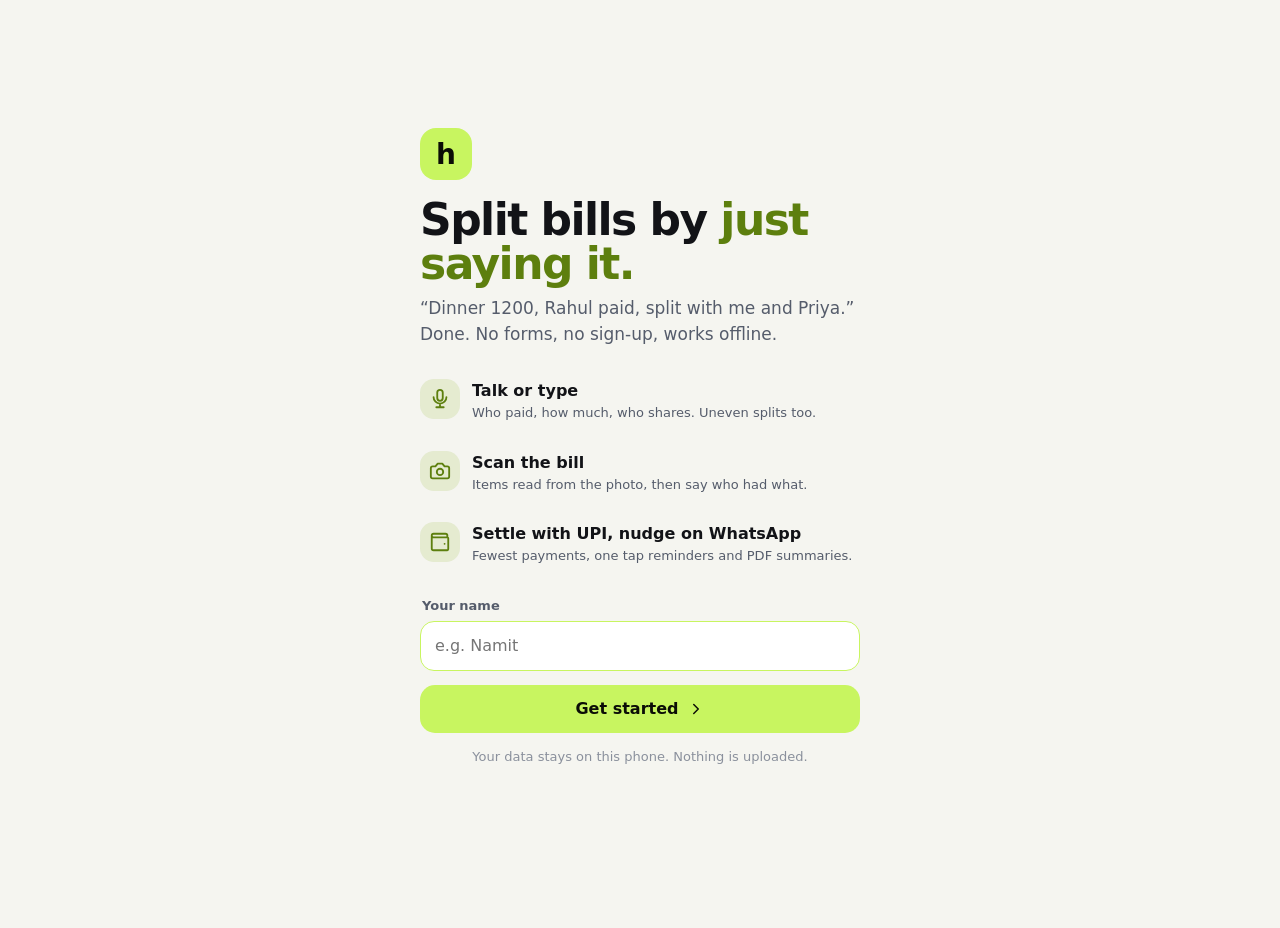
==== index.html @ 77b9e4ec "Hisaab v1: say-it expense splitting PWA Co-Authored-By: Claude Opus 5.5 <noreply@anthropic.com>" ====
<!doctype html>
<html lang="en">
<head>
<meta charset="utf-8">
<meta name="viewport" content="width=device-width, initial-scale=1, viewport-fit=cover">
<title>Hisaab: split bills by just saying it</title>
<meta name="description" content="Split expenses with friends by typing or speaking. Scan bills, settle by UPI, share summaries on WhatsApp. Free, no sign-up, works offline.">
<meta name="theme-color" content="#0a0b0f">
<meta http-equiv="Content-Security-Policy" content="default-src 'self'; script-src 'self' 'sha256-MNzFgLWglVeoXtlgmTj7wFDwH0QKuSUq0ExujcdYHik=' https://cdn.jsdelivr.net 'wasm-unsafe-eval' blob:; worker-src 'self' blob: https://cdn.jsdelivr.net; connect-src 'self' https://cdn.jsdelivr.net https://tessdata.projectnaptha.com blob: data:; img-src 'self' data: blob:; style-src 'self' 'unsafe-inline' https://fonts.googleapis.com; font-src https://fonts.gstatic.com; base-uri 'none'; form-action 'none'; object-src 'none'">
<meta name="referrer" content="no-referrer">
<meta property="og:title" content="Hisaab: split bills by just saying it">
<meta property="og:description" content="Say “Dinner 1200 paid by Rahul, split with me and Priya” and it's done. Free, no sign-up.">
<meta property="og:image" content="assets/og.png">
<link rel="manifest" href="manifest.webmanifest">
<link rel="icon" href="assets/icon.svg" type="image/svg+xml">
<link rel="apple-touch-icon" href="assets/icon-192.png">
<meta name="apple-mobile-web-app-capable" content="yes">
<meta name="apple-mobile-web-app-status-bar-style" content="black-translucent">
<link rel="preconnect" href="https://fonts.googleapis.com">
<link rel="preconnect" href="https://fonts.gstatic.com" crossorigin>
<link rel="stylesheet" href="https://fonts.googleapis.com/css2?family=Bricolage+Grotesque:opsz,wght@12..96,600;12..96,700;12..96,800&family=Inter:wght@400;500;600;700&display=swap">
<link rel="stylesheet" href="css/app.css">
<script>try{var t=JSON.parse(localStorage.getItem('hisaab:v1')||'{}').settings?.theme||'system';if(t==='system')t=matchMedia('(prefers-color-scheme: light)').matches?'light':'dark';document.documentElement.dataset.theme=t}catch(e){}</script>
</head>
<body>
<div class="app" id="app">
  <header class="top" id="top"></header>
  <main id="view" tabindex="-1">
    <div style="padding-top:16px"><div class="sk" style="height:150px;border-radius:24px"></div><div class="sk" style="height:56px;margin-top:14px;border-radius:18px"></div><div class="sk" style="height:220px;margin-top:22px;border-radius:18px"></div></div>
  </main>
  <nav class="nav" id="nav" aria-label="Main"></nav>
</div>
<noscript><p style="padding:20px">Hisaab needs JavaScript.</p></noscript>
<script type="module" src="js/app.js"></script>
</body>
</html>
---- css/app.css ----
:root {
  --bg: #0a0b0f; --surface: #13151c; --surface-2: #1b1e27; --line: #262a36;
  --text: #f4f5f7; --muted: #9aa1b0; --faint: #6b7282;
  --accent: #c8f560; --on-accent: #0b0d06; --accent-soft: rgba(200, 245, 96, .12);
  --pos: #3ddc97; --pos-soft: rgba(61, 220, 151, .12);
  --neg: #ff6b6b; --neg-soft: rgba(255, 107, 107, .12);
  --warn: #ffb547; --info: #7aa7ff;
  --r: 18px; --r-sm: 12px; --shadow: 0 10px 30px rgba(0, 0, 0, .35);
  --font: 'Inter', system-ui, -apple-system, 'Segoe UI', Roboto, sans-serif;
  --display: 'Bricolage Grotesque', var(--font);
  --nav-h: 68px; --safe-b: env(safe-area-inset-bottom, 0px); --safe-t: env(safe-area-inset-top, 0px);
  color-scheme: dark;
}
:root[data-theme="light"] {
  --bg: #f5f5f0; --surface: #ffffff; --surface-2: #eeeee8; --line: #e1e1d8;
  --text: #121317; --muted: #555c6b; --faint: #8a909c;
  --accent: #c8f560; --on-accent: #0b0d06; --accent-soft: rgba(126, 170, 20, .14);
  --pos: #0b8a57; --pos-soft: rgba(11, 138, 87, .1);
  --neg: #d33a3a; --neg-soft: rgba(211, 58, 58, .09);
  --warn: #b26b00; --info: #2f5fd0;
  --shadow: 0 10px 30px rgba(20, 20, 10, .08);
  color-scheme: light;
}
* { box-sizing: border-box; -webkit-tap-highlight-color: transparent; }
html, body { margin: 0; background: var(--bg); color: var(--text); font: 16px/1.5 var(--font); -webkit-font-smoothing: antialiased; }
body { min-height: 100dvh; overscroll-behavior-y: none; }
button, input, select, textarea { font: inherit; color: inherit; }
a { color: inherit; text-decoration: none; }
[hidden] { display: none !important; }
.sr { position: absolute; width: 1px; height: 1px; overflow: hidden; clip: rect(0 0 0 0); }
:focus-visible { outline: 2px solid var(--accent); outline-offset: 2px; border-radius: 8px; }
svg.i { width: 22px; height: 22px; stroke: currentColor; fill: none; stroke-width: 2; stroke-linecap: round; stroke-linejoin: round; flex: none; }
svg.i.sm { width: 18px; height: 18px; }
svg.i.lg { width: 28px; height: 28px; }

/* shell */
.app { max-width: 560px; margin: 0 auto; min-height: 100dvh; position: relative; padding-bottom: calc(var(--nav-h) + var(--safe-b) + 24px); }
.top { position: sticky; top: 0; z-index: 20; display: flex; align-items: center; gap: 8px; padding: calc(10px + var(--safe-t)) 16px 10px; background: color-mix(in srgb, var(--bg) 82%, transparent); backdrop-filter: blur(14px); -webkit-backdrop-filter: blur(14px); }
.top h1 { font: 700 20px/1.2 var(--display); margin: 0; flex: 1; min-width: 0; overflow: hidden; text-overflow: ellipsis; white-space: nowrap; letter-spacing: -.01em; }
.top .brand { display: flex; align-items: center; gap: 8px; }
.logo { width: 30px; height: 30px; border-radius: 9px; background: var(--accent); color: var(--on-accent); display: grid; place-items: center; font: 800 17px var(--display); }
.icon-btn { width: 44px; height: 44px; border-radius: 14px; display: grid; place-items: center; background: transparent; border: 0; cursor: pointer; color: var(--text); transition: background .15s; flex: none; }
.icon-btn:hover { background: var(--surface-2); }
.icon-btn:active { transform: scale(.94); }
main { padding: 4px 16px 0; }
.view-enter { animation: enter .22s cubic-bezier(.2, .8, .2, 1); }
@keyframes enter { from { opacity: 0; transform: translateY(6px); } }

/* bottom nav */
.nav { position: fixed; bottom: 0; left: 50%; transform: translateX(-50%); width: 100%; max-width: 560px; z-index: 30; display: grid; grid-template-columns: repeat(5, 1fr); align-items: center; height: calc(var(--nav-h) + var(--safe-b)); padding-bottom: var(--safe-b); background: color-mix(in srgb, var(--surface) 90%, transparent); backdrop-filter: blur(16px); -webkit-backdrop-filter: blur(16px); border-top: 1px solid var(--line); }
.nav a { display: flex; flex-direction: column; align-items: center; gap: 2px; font-size: 11px; font-weight: 600; color: var(--faint); min-height: 52px; justify-content: center; transition: color .15s; }
.nav a[aria-current="page"] { color: var(--text); }
.nav a[aria-current="page"] svg { color: var(--accent); }
:root[data-theme="light"] .nav a[aria-current="page"] svg { color: var(--text); }
.nav .fab { width: 58px; height: 58px; border-radius: 20px; background: var(--accent); color: var(--on-accent); display: grid; place-items: center; margin: -22px auto 0; box-shadow: 0 8px 24px rgba(200, 245, 96, .35); transition: transform .15s; }
.nav .fab:active { transform: scale(.92); }
.nav .fab svg { width: 28px; height: 28px; stroke-width: 2.5; }

/* type */
.h2 { font: 700 18px/1.25 var(--display); margin: 22px 0 10px; letter-spacing: -.01em; display: flex; align-items: center; justify-content: space-between; gap: 8px; }
.h2 a, .link { font: 600 14px var(--font); color: var(--muted); }
.muted { color: var(--muted); }
.faint { color: var(--faint); }
.small { font-size: 13px; }
.pos { color: var(--pos); }
.neg { color: var(--neg); }
.num { font-variant-numeric: tabular-nums; }
.big { font: 800 40px/1.05 var(--display); letter-spacing: -.03em; font-variant-numeric: tabular-nums; }

/* cards */
.card { background: var(--surface); border: 1px solid var(--line); border-radius: var(--r); padding: 16px; }
.hero { background: radial-gradient(120% 140% at 100% 0%, rgba(200, 245, 96, .2), transparent 55%), var(--surface); border: 1px solid var(--line); border-radius: 24px; padding: 20px; position: relative; overflow: hidden; }
.hero .row2 { display: grid; grid-template-columns: 1fr 1fr; gap: 10px; margin-top: 16px; }
.pill { border-radius: 14px; padding: 10px 12px; background: var(--surface-2); }
.pill b { display: block; font: 700 18px var(--display); font-variant-numeric: tabular-nums; }
.pill span { font-size: 12px; color: var(--muted); font-weight: 600; }
.stack > * + * { margin-top: 10px; }

/* quick bar */
.quick { display: flex; align-items: center; gap: 6px; background: var(--surface); border: 1px solid var(--line); border-radius: 18px; padding: 6px 6px 6px 14px; margin-top: 14px; transition: border-color .15s; }
.quick:focus-within { border-color: var(--accent); }
.quick input { flex: 1; min-width: 0; background: none; border: 0; outline: 0; padding: 10px 0; font-size: 16px; }
.quick input::placeholder { color: var(--faint); }
.mic { width: 44px; height: 44px; border-radius: 14px; border: 0; background: var(--accent); color: var(--on-accent); display: grid; place-items: center; cursor: pointer; flex: none; position: relative; }
.mic.on::after { content: ''; position: absolute; inset: -4px; border-radius: 18px; border: 2px solid var(--accent); animation: pulse 1.2s infinite; }
@keyframes pulse { 0% { opacity: 1; transform: scale(.9); } 100% { opacity: 0; transform: scale(1.3); } }
.mic.ghost { background: var(--surface-2); color: var(--text); }
.hints { display: flex; gap: 8px; overflow-x: auto; padding: 10px 0 2px; scrollbar-width: none; }
.hints::-webkit-scrollbar { display: none; }
.hint { flex: none; font-size: 13px; padding: 7px 12px; border-radius: 999px; border: 1px dashed var(--line); color: var(--muted); background: none; cursor: pointer; white-space: nowrap; }

/* lists */
.list { background: var(--surface); border: 1px solid var(--line); border-radius: var(--r); overflow: hidden; }
.row { display: flex; align-items: center; gap: 12px; padding: 12px 14px; min-height: 60px; width: 100%; background: none; border: 0; text-align: left; cursor: pointer; transition: background .12s; }
.row + .row { border-top: 1px solid var(--line); }
.row:hover { background: var(--surface-2); }
.row:active { background: var(--surface-2); }
.row .main { flex: 1; min-width: 0; }
.row .t { font-weight: 600; white-space: nowrap; overflow: hidden; text-overflow: ellipsis; }
.row .s { font-size: 13px; color: var(--muted); white-space: nowrap; overflow: hidden; text-overflow: ellipsis; }
.row .end { text-align: right; flex: none; }
.row .end .k { font-size: 11px; font-weight: 600; text-transform: uppercase; letter-spacing: .04em; }
.row .end .v { font: 700 15px var(--display); font-variant-numeric: tabular-nums; }
.month { font-size: 12px; font-weight: 700; color: var(--faint); text-transform: uppercase; letter-spacing: .08em; margin: 18px 4px 8px; }
.datebox { width: 40px; text-align: center; flex: none; line-height: 1.05; }
.datebox b { display: block; font: 700 17px var(--display); }
.datebox span { font-size: 11px; color: var(--faint); text-transform: uppercase; font-weight: 600; }

.av { width: 40px; height: 40px; border-radius: 14px; display: grid; place-items: center; font: 700 15px var(--display); flex: none; color: #0b0d06; background: hsl(var(--h, 90) 75% 72%); }
.av.sm { width: 28px; height: 28px; border-radius: 10px; font-size: 12px; }
.av.lg { width: 56px; height: 56px; border-radius: 18px; font-size: 22px; }
.cat { width: 40px; height: 40px; border-radius: 14px; display: grid; place-items: center; flex: none; background: var(--surface-2); color: var(--muted); }
.cat.settle { background: var(--pos-soft); color: var(--pos); }
.avs { display: flex; }
.avs .av { border: 2px solid var(--surface); margin-left: -8px; }
.avs .av:first-child { margin-left: 0; }

/* buttons */
.btn { display: inline-flex; align-items: center; justify-content: center; gap: 8px; min-height: 48px; padding: 0 18px; border-radius: 15px; border: 1px solid var(--line); background: var(--surface-2); font-weight: 650; cursor: pointer; transition: transform .1s, background .15s, opacity .15s; white-space: nowrap; }
.btn:active { transform: scale(.97); }
.btn.primary { background: var(--accent); color: var(--on-accent); border-color: transparent; }
.btn.danger { color: var(--neg); background: var(--neg-soft); border-color: transparent; }
.btn.ghost { background: transparent; }
.btn.block { width: 100%; }
.btn.sm { min-height: 38px; padding: 0 12px; font-size: 14px; border-radius: 12px; }
.btn[disabled], .btn.busy { opacity: .55; pointer-events: none; }
.btn.busy::after { content: ''; width: 14px; height: 14px; border: 2px solid currentColor; border-right-color: transparent; border-radius: 50%; animation: spin .7s linear infinite; }
@keyframes spin { to { transform: rotate(360deg); } }
.btns { display: flex; gap: 8px; flex-wrap: wrap; }
.btns > .btn { flex: 1; }
.sticky-cta { position: sticky; bottom: calc(var(--nav-h) + var(--safe-b) + 8px); z-index: 10; padding-top: 12px; background: linear-gradient(transparent, var(--bg) 35%); }

/* chips & segmented */
.chips { display: flex; flex-wrap: wrap; gap: 8px; }
.chip { display: inline-flex; align-items: center; gap: 6px; min-height: 38px; padding: 0 12px 0 6px; border-radius: 999px; border: 1px solid var(--line); background: var(--surface); cursor: pointer; font-size: 14px; font-weight: 600; transition: all .12s; user-select: none; }
.chip.plain { padding: 0 14px; }
.chip[aria-pressed="true"] { background: var(--accent-soft); border-color: var(--accent); }
:root[data-theme="light"] .chip[aria-pressed="true"] { border-color: #7aa017; }
.chip .av { width: 26px; height: 26px; border-radius: 50%; font-size: 11px; }
.chip.new { border-style: dashed; color: var(--muted); }
.seg { display: flex; background: var(--surface-2); border-radius: 14px; padding: 4px; gap: 2px; overflow-x: auto; scrollbar-width: none; }
.seg::-webkit-scrollbar { display: none; }
.seg button, .seg a { flex: 1; min-height: 38px; padding: 0 10px; border: 0; border-radius: 11px; background: none; font-weight: 650; font-size: 14px; color: var(--muted); cursor: pointer; white-space: nowrap; display: grid; place-items: center; }
.seg [aria-selected="true"], .seg [aria-current="page"] { background: var(--surface); color: var(--text); box-shadow: 0 1px 4px rgba(0, 0, 0, .2); }

/* forms */
.field { display: block; margin-bottom: 14px; }
.field > span { display: block; font-size: 13px; font-weight: 650; color: var(--muted); margin: 0 0 6px 2px; }
.input { width: 100%; min-height: 50px; padding: 12px 14px; border-radius: 14px; border: 1px solid var(--line); background: var(--surface); outline: 0; transition: border-color .15s; font-size: 16px; }
.input:focus { border-color: var(--accent); }
textarea.input { resize: none; min-height: 84px; line-height: 1.45; }
.amount-in { display: flex; align-items: center; gap: 6px; font: 800 36px var(--display); }
.amount-in input { flex: 1; min-width: 0; border: 0; background: none; outline: 0; font: inherit; font-variant-numeric: tabular-nums; padding: 0; }
.amount-in input::placeholder { color: var(--faint); }
.split-row { display: flex; align-items: center; gap: 10px; padding: 8px 0; }
.split-row .name { flex: 1; font-weight: 600; min-width: 0; overflow: hidden; text-overflow: ellipsis; white-space: nowrap; }
.split-row input { width: 110px; min-height: 42px; text-align: right; padding: 8px 10px; }
.split-row .calc { width: 84px; text-align: right; color: var(--muted); font-size: 14px; font-variant-numeric: tabular-nums; }
.check { width: 26px; height: 26px; border-radius: 9px; border: 2px solid var(--line); display: grid; place-items: center; flex: none; cursor: pointer; background: none; }
.check[aria-checked="true"] { background: var(--accent); border-color: var(--accent); color: var(--on-accent); }
.check svg { width: 16px; height: 16px; stroke-width: 3; }
.note { font-size: 13px; padding: 10px 12px; border-radius: 12px; background: var(--surface-2); color: var(--muted); display: flex; gap: 8px; align-items: flex-start; }
.note.warn { background: rgba(255, 181, 71, .12); color: var(--warn); }
.note.ok { background: var(--pos-soft); color: var(--pos); }

.smart { background: var(--surface); border: 1px solid var(--line); border-radius: 22px; padding: 12px; }
.smart:focus-within { border-color: var(--accent); }
.smart textarea { width: 100%; border: 0; background: none; outline: 0; resize: none; font-size: 17px; min-height: 56px; line-height: 1.45; padding: 4px 4px 0; }
.smart .bar { display: flex; gap: 8px; align-items: center; margin-top: 6px; }
.smart .bar .sp { flex: 1; }
.preview { margin-top: 12px; display: flex; flex-wrap: wrap; gap: 6px; }
.tag { font-size: 13px; font-weight: 600; padding: 5px 10px; border-radius: 10px; background: var(--surface-2); }
.tag.a { background: var(--accent-soft); color: var(--text); }
.tag.w { background: rgba(255, 181, 71, .14); color: var(--warn); }

/* bars */
.bars { display: flex; flex-direction: column; gap: 12px; }
.bar-row .lbl { display: flex; justify-content: space-between; font-size: 14px; font-weight: 600; margin-bottom: 6px; gap: 8px; }
.track { height: 10px; border-radius: 99px; background: var(--surface-2); overflow: hidden; }
.track i { display: block; height: 100%; border-radius: 99px; background: var(--accent); transform-origin: left; animation: grow .6s cubic-bezier(.2, .8, .2, 1); }
@keyframes grow { from { transform: scaleX(0); } }
.cols { display: flex; align-items: flex-end; gap: 6px; height: 140px; padding-top: 10px; }
.cols .c { flex: 1; display: flex; flex-direction: column; align-items: center; gap: 6px; height: 100%; justify-content: flex-end; font-size: 11px; color: var(--faint); font-weight: 600; }
.cols .c i { width: 100%; max-width: 34px; border-radius: 8px 8px 4px 4px; background: var(--accent); animation: rise .6s cubic-bezier(.2, .8, .2, 1); transform-origin: bottom; min-height: 3px; }
@keyframes rise { from { transform: scaleY(0); } }
.stat-grid { display: grid; grid-template-columns: 1fr 1fr; gap: 10px; }

/* sheet / toast */
.scrim { position: fixed; inset: 0; background: rgba(0, 0, 0, .5); z-index: 50; animation: fade .2s; }
@keyframes fade { from { opacity: 0; } }
.sheet { position: fixed; left: 50%; bottom: 0; transform: translateX(-50%); width: 100%; max-width: 560px; z-index: 51; background: var(--surface); border-radius: 24px 24px 0 0; padding: 10px 16px calc(20px + var(--safe-b)); max-height: 88dvh; overflow-y: auto; animation: up .26s cubic-bezier(.2, .8, .2, 1); }
.sheet::before { content: ''; display: block; width: 40px; height: 5px; border-radius: 9px; background: var(--line); margin: 0 auto 14px; }
.sheet h3 { font: 700 20px var(--display); margin: 0 0 14px; }
@keyframes up { from { transform: translate(-50%, 100%); } }
.toast { position: fixed; left: 50%; bottom: calc(var(--nav-h) + var(--safe-b) + 16px); transform: translateX(-50%); z-index: 60; background: var(--text); color: var(--bg); border-radius: 14px; padding: 12px 16px; font-weight: 600; font-size: 14px; display: flex; gap: 14px; align-items: center; box-shadow: var(--shadow); animation: up2 .22s; max-width: calc(100% - 32px); }
.toast button { background: none; border: 0; color: var(--accent); font-weight: 800; cursor: pointer; padding: 4px; }
:root[data-theme="light"] .toast button { color: #a5d63a; }
@keyframes up2 { from { opacity: 0; transform: translate(-50%, 10px); } }

/* skeleton & empty */
.sk { background: linear-gradient(90deg, var(--surface-2) 0%, var(--line) 50%, var(--surface-2) 100%); background-size: 200% 100%; animation: sh 1.2s infinite; border-radius: 10px; }
@keyframes sh { to { background-position: -200% 0; } }
.empty { text-align: center; padding: 36px 16px; color: var(--muted); }
.empty .art { width: 72px; height: 72px; margin: 0 auto 12px; border-radius: 24px; display: grid; place-items: center; background: var(--accent-soft); color: var(--accent); }
:root[data-theme="light"] .empty .art { color: #5d7f0e; }
.empty h3 { font: 700 18px var(--display); color: var(--text); margin: 0 0 6px; }

.receipt-img { width: 100%; border-radius: 14px; border: 1px solid var(--line); display: block; max-height: 360px; object-fit: contain; background: var(--surface-2); }
.progress { height: 6px; border-radius: 9px; background: var(--surface-2); overflow: hidden; }
.progress i { display: block; height: 100%; background: var(--accent); transition: width .2s; }
.item-row { padding: 10px 0; border-top: 1px solid var(--line); }
.item-row:first-child { border-top: 0; }
.item-row .top2 { display: flex; gap: 8px; align-items: center; margin-bottom: 8px; }
.item-row .top2 input { flex: 1; }
.item-row .top2 input.amt { flex: none; width: 96px; text-align: right; }
.item-row .chips .chip { min-height: 32px; font-size: 13px; padding: 0 10px 0 4px; }
.item-row .chips .chip .av { width: 22px; height: 22px; }

.welcome { min-height: 100dvh; display: flex; flex-direction: column; justify-content: center; padding: 24px 20px calc(24px + var(--safe-b)); max-width: 480px; margin: 0 auto; }
.welcome h1 { font: 800 44px/1 var(--display); letter-spacing: -.035em; margin: 18px 0 10px; }
.welcome h1 em { font-style: normal; color: var(--accent); }
:root[data-theme="light"] .welcome h1 em { color: #5d7f0e; }
.feat { display: flex; gap: 12px; align-items: flex-start; margin: 14px 0; }
.feat .cat { background: var(--accent-soft); color: var(--accent); }
:root[data-theme="light"] .feat .cat { color: #5d7f0e; }

.listen { position: fixed; inset: 0; z-index: 70; background: color-mix(in srgb, var(--bg) 92%, transparent); backdrop-filter: blur(10px); display: flex; flex-direction: column; align-items: center; justify-content: center; padding: 24px; text-align: center; animation: fade .15s; }
.listen .orb { width: 120px; height: 120px; border-radius: 50%; background: var(--accent); color: var(--on-accent); display: grid; place-items: center; animation: breathe 1.4s ease-in-out infinite; margin-bottom: 26px; box-shadow: 0 0 0 0 rgba(200, 245, 96, .5); }
@keyframes breathe { 50% { transform: scale(1.08); box-shadow: 0 0 0 24px rgba(200, 245, 96, 0); } }
.listen .said { font: 600 22px/1.35 var(--display); min-height: 60px; max-width: 420px; }

@media print {
  .nav, .top, .no-print, .toast { display: none !important; }
  body, html { background: #fff; color: #000; }
  .app { max-width: none; padding: 0; }
  .card, .list, .hero { border-color: #ccc; background: #fff; }
  :root { --text: #000; --muted: #444; --surface: #fff; --surface-2: #f2f2f2; --line: #ddd; --pos: #0b7a4b; --neg: #c42; }
}
@media (prefers-reduced-motion: reduce) { *, *::before, *::after { animation: none !important; transition: none !important; } }
@media (min-width: 600px) { body { background: var(--bg); } main { padding: 4px 20px 0; } }

.no-nav .app { padding-bottom: calc(24px + var(--safe-b)); }
.no-nav .sticky-cta { bottom: calc(10px + var(--safe-b)); }
.no-nav .toast { bottom: calc(90px + var(--safe-b)); }
.check[aria-checked="false"] svg { opacity: 0; }
.toast button { background: var(--accent) !important; color: var(--on-accent) !important; border-radius: 9px; padding: 6px 12px !important; }
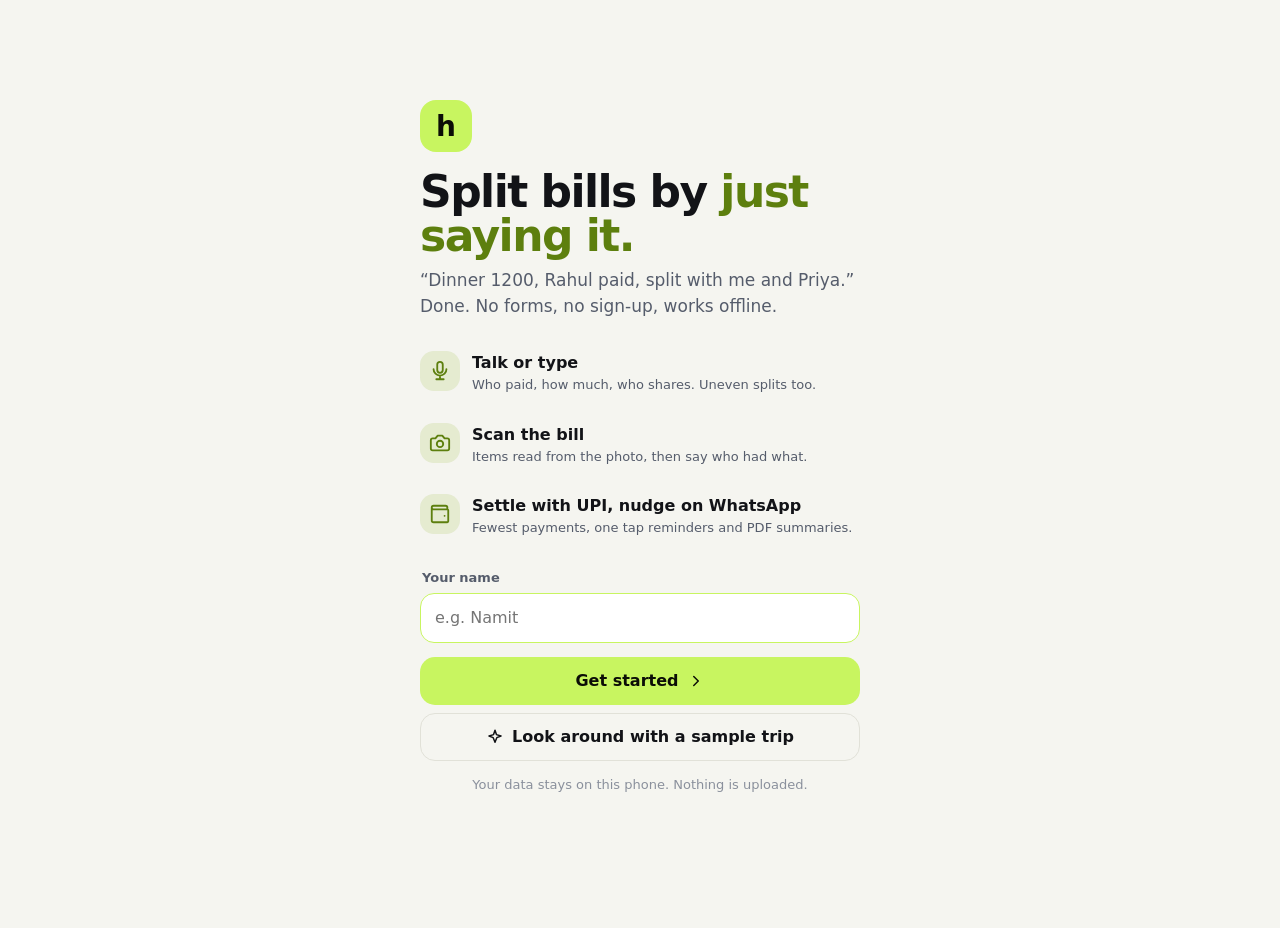
==== commit 27f5ab91: "Live groups, feature flags, smarter voice, parser pronouns and eaten-by Co-Authored-By: Claude Opus " ====
--- a/index.html
+++ b/index.html
@@ -6,7 +6,7 @@
 <title>Hisaab: split bills by just saying it</title>
 <meta name="description" content="Split expenses with friends by typing or speaking. Scan bills, settle by UPI, share summaries on WhatsApp. Free, no sign-up, works offline.">
 <meta name="theme-color" content="#0a0b0f">
-<meta http-equiv="Content-Security-Policy" content="default-src 'self'; script-src 'self' 'sha256-MNzFgLWglVeoXtlgmTj7wFDwH0QKuSUq0ExujcdYHik=' https://cdn.jsdelivr.net 'wasm-unsafe-eval' blob:; worker-src 'self' blob: https://cdn.jsdelivr.net; connect-src 'self' https://cdn.jsdelivr.net https://tessdata.projectnaptha.com blob: data:; img-src 'self' data: blob:; style-src 'self' 'unsafe-inline' https://fonts.googleapis.com; font-src https://fonts.gstatic.com; base-uri 'none'; form-action 'none'; object-src 'none'">
+<meta http-equiv="Content-Security-Policy" content="default-src 'self'; script-src 'self' 'sha256-MNzFgLWglVeoXtlgmTj7wFDwH0QKuSUq0ExujcdYHik=' https://cdn.jsdelivr.net 'wasm-unsafe-eval' blob:; worker-src 'self' blob: https://cdn.jsdelivr.net; connect-src 'self' https://hisaab-sync.backinstock.workers.dev https://cdn.jsdelivr.net https://tessdata.projectnaptha.com blob: data:; img-src 'self' data: blob:; style-src 'self' 'unsafe-inline' https://fonts.googleapis.com; font-src https://fonts.gstatic.com; base-uri 'none'; form-action 'none'; object-src 'none'">
 <meta name="referrer" content="no-referrer">
 <meta property="og:title" content="Hisaab: split bills by just saying it">
 <meta property="og:description" content="Say “Dinner 1200 paid by Rahul, split with me and Priya” and it's done. Free, no sign-up.">
--- a/css/app.css
+++ b/css/app.css
@@ -244,3 +244,4 @@
 .no-nav .toast { bottom: calc(90px + var(--safe-b)); }
 .check[aria-checked="false"] svg { opacity: 0; }
 .toast button { background: var(--accent) !important; color: var(--on-accent) !important; border-radius: 9px; padding: 6px 12px !important; }
+.tag { white-space: nowrap; }
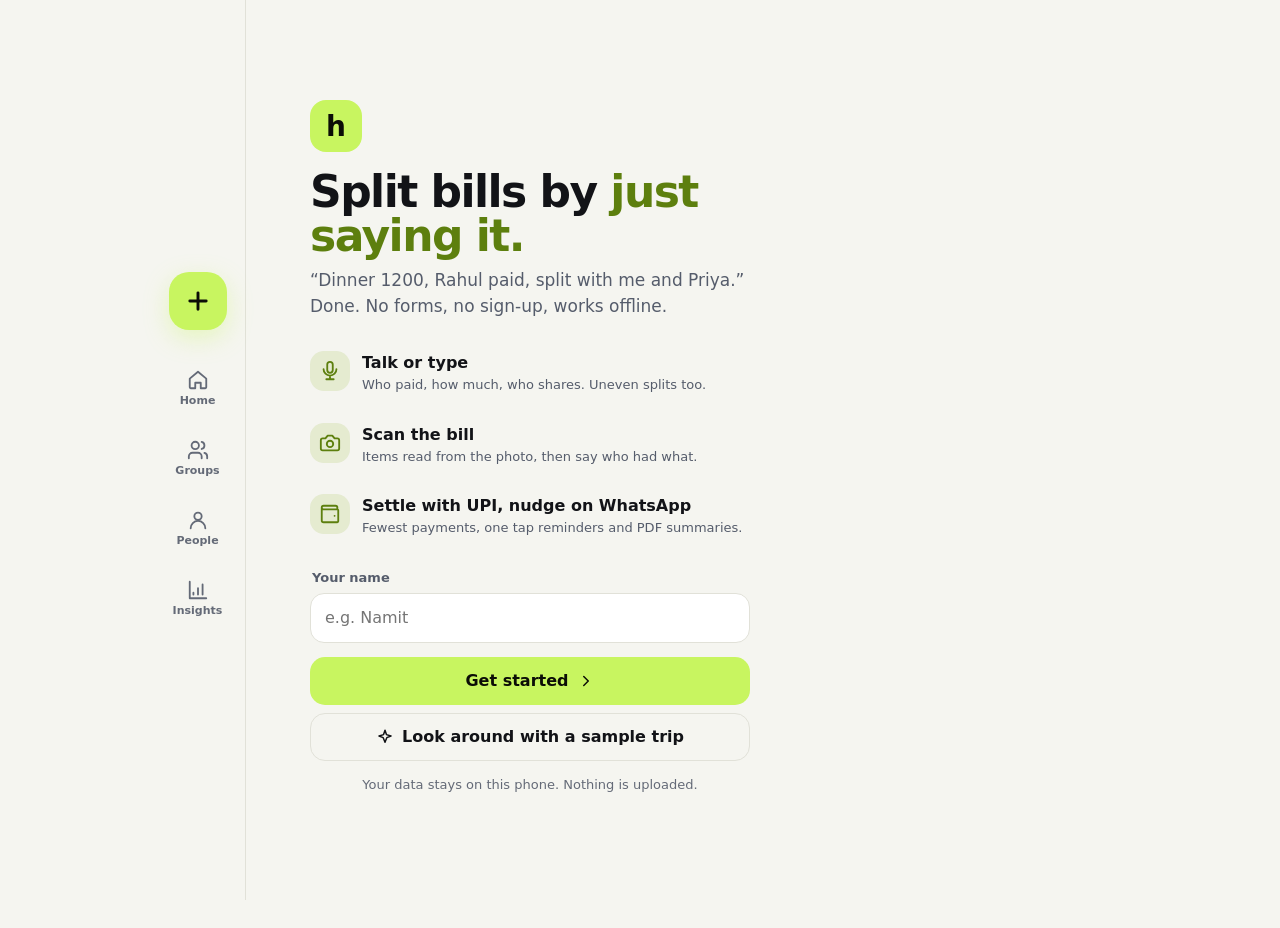
==== commit b4cf6dc5: "Accessibility contrast pass and desktop layout Co-Authored-By: Claude Opus 5.5 <noreply@anthropic.co" ====
--- a/index.html
+++ b/index.html
@@ -23,6 +23,7 @@
 <script>try{var t=JSON.parse(localStorage.getItem('hisaab:v1')||'{}').settings?.theme||'system';if(t==='system')t=matchMedia('(prefers-color-scheme: light)').matches?'light':'dark';document.documentElement.dataset.theme=t}catch(e){}</script>
 </head>
 <body>
+<button class="skip" type="button" id="skip">Skip to content</button>
 <div class="app" id="app">
   <header class="top" id="top"></header>
   <main id="view" tabindex="-1">
--- a/css/app.css
+++ b/css/app.css
@@ -1,6 +1,6 @@
 :root {
   --bg: #0a0b0f; --surface: #13151c; --surface-2: #1b1e27; --line: #262a36;
-  --text: #f4f5f7; --muted: #9aa1b0; --faint: #6b7282;
+  --text: #f4f5f7; --muted: #9aa1b0; --faint: #868e9e;
   --accent: #c8f560; --on-accent: #0b0d06; --accent-soft: rgba(200, 245, 96, .12);
   --pos: #3ddc97; --pos-soft: rgba(61, 220, 151, .12);
   --neg: #ff6b6b; --neg-soft: rgba(255, 107, 107, .12);
@@ -13,11 +13,11 @@
 }
 :root[data-theme="light"] {
   --bg: #f5f5f0; --surface: #ffffff; --surface-2: #eeeee8; --line: #e1e1d8;
-  --text: #121317; --muted: #555c6b; --faint: #8a909c;
+  --text: #121317; --muted: #555c6b; --faint: #646a77;
   --accent: #c8f560; --on-accent: #0b0d06; --accent-soft: rgba(126, 170, 20, .14);
-  --pos: #0b8a57; --pos-soft: rgba(11, 138, 87, .1);
-  --neg: #d33a3a; --neg-soft: rgba(211, 58, 58, .09);
-  --warn: #b26b00; --info: #2f5fd0;
+  --pos: #087a4d; --pos-soft: rgba(8, 122, 77, .1);
+  --neg: #b52b2b; --neg-soft: rgba(181, 43, 43, .09);
+  --warn: #8f5600; --info: #2f5fd0;
   --shadow: 0 10px 30px rgba(20, 20, 10, .08);
   color-scheme: light;
 }
@@ -245,3 +245,173 @@
 .check[aria-checked="false"] svg { opacity: 0; }
 .toast button { background: var(--accent) !important; color: var(--on-accent) !important; border-radius: 9px; padding: 6px 12px !important; }
 .tag { white-space: nowrap; }
+
+/* live checklist */
+.pills { display: flex; flex-wrap: wrap; gap: 6px; }
+.pl { display: inline-flex; align-items: center; gap: 4px; font-size: 13px; font-weight: 600; padding: 6px 11px 6px 9px; border-radius: 999px; line-height: 1.2; transition: background .25s, color .25s; }
+.pl::before { content: ''; width: 7px; height: 7px; border-radius: 50%; background: currentColor; flex: none; margin-right: 2px; }
+.pl b { color: var(--text); font-weight: 650; }
+.pl.ok { color: var(--pos); background: var(--pos-soft); }
+.pl.as { color: var(--warn); background: rgba(255, 181, 71, .12); }
+.pl.bad { color: var(--neg); background: var(--neg-soft); animation: nudge .4s; }
+.pl.new { color: var(--text); background: var(--accent-soft); }
+.pl.new::before { background: var(--accent); }
+@keyframes nudge { 30% { transform: translateX(-3px); } 60% { transform: translateX(3px); } }
+.ask { margin-top: 10px; font-size: 14px; font-weight: 600; display: flex; gap: 8px; align-items: flex-start; color: var(--warn); }
+.ask.need { color: var(--neg); }
+.ask.done { color: var(--pos); }
+.ask svg { margin-top: 1px; }
+.listen .pills { justify-content: center; margin: 4px 0 6px; }
+.listen .pl { font-size: 14px; padding: 8px 13px 8px 11px; }
+.listen .ask { justify-content: center; text-align: left; font-size: 15px; }
+.item-row.unread input { border-color: var(--warn); }
+.pl[role=button] { cursor: pointer; }
+.pl[role=button]:active { transform: scale(.96); }
+.row .t svg.i.sm { width: 14px; height: 14px; vertical-align: -2px; }
+
+.heard { display: flex; flex-wrap: wrap; gap: 6px; align-items: center; margin-top: 10px; }
+.heard > .faint { width: 100%; font-weight: 600; }
+.heard .chip { min-height: 34px; font-size: 13px; padding: 0 8px 0 4px; }
+.heard .chip .av { width: 24px; height: 24px; }
+.heard .chip svg { width: 14px; height: 14px; opacity: .7; }
+#applyst { font-size: 13px; font-weight: 700; display: inline-flex; gap: 4px; align-items: center; }
+#applyst.applied { color: var(--pos); animation: fade .2s; }
+.countdown { width: 16px; height: 16px; border-radius: 50%; flex: none; margin-top: 2px; background: conic-gradient(var(--warn) var(--p, 0%), transparent 0); animation: cd 2s linear forwards; }
+@property --p { syntax: '<percentage>'; inherits: false; initial-value: 0%; }
+@keyframes cd { to { --p: 100%; } }
+
+/* ============ motion layer ============ */
+:root { --spring: cubic-bezier(.34, 1.56, .64, 1); --smooth: cubic-bezier(.2, .8, .2, 1); }
+
+/* press: springy squash on everything tappable */
+.btn, .chip, .row, .icon-btn, .mic, .hint, .seg button, .seg a, .pl[role=button] { transition: transform .18s var(--spring), background .2s, border-color .2s, box-shadow .2s, color .2s; }
+.btn:active, .chip:active, .icon-btn:active, .mic:active, .hint:active { transform: scale(.94); }
+.row:active { transform: scale(.985); }
+.has-rip { overflow: hidden; isolation: isolate; }
+.rip { position: absolute; border-radius: 50%; pointer-events: none; background: currentColor; opacity: .18; transform: scale(0); animation: rip .55s var(--smooth) forwards; z-index: -1; }
+.btn.primary .rip, .mic .rip, .fab .rip { background: #fff; opacity: .45; }
+@keyframes rip { to { transform: scale(1); opacity: 0; } }
+.chip[aria-pressed="true"] { animation: chipOn .32s var(--spring); }
+@keyframes chipOn { 40% { transform: scale(1.08); } }
+.check[aria-checked="true"] svg { animation: tick .35s var(--spring); }
+@keyframes tick { from { transform: scale(0) rotate(-30deg); } }
+
+/* the smart box: grows, lifts and glows when you start typing */
+.smart { transition: border-color .25s, box-shadow .35s var(--smooth), transform .35s var(--spring), padding .3s var(--smooth); }
+.smart:focus-within { transform: translateY(-2px) scale(1.012); padding: 16px 14px 14px; box-shadow: 0 0 0 4px var(--accent-soft), 0 18px 40px rgba(0, 0, 0, .35), 0 0 60px -10px rgba(200, 245, 96, .35); }
+:root[data-theme="light"] .smart:focus-within { box-shadow: 0 0 0 4px var(--accent-soft), 0 18px 40px rgba(30, 40, 10, .12); }
+.smart textarea { transition: height .28s var(--smooth), font-size .25s; overflow-y: auto; }
+.smart:focus-within textarea { font-size: 18px; min-height: 88px; }
+.smart textarea::placeholder { transition: opacity .25s, transform .3s var(--smooth); }
+.smart:focus-within textarea::placeholder { opacity: .55; transform: translateX(4px); }
+.quick { transition: border-color .2s, box-shadow .3s var(--smooth), transform .3s var(--spring); }
+.quick:focus-within { transform: scale(1.015); box-shadow: 0 0 0 4px var(--accent-soft), 0 12px 30px rgba(0, 0, 0, .3); }
+.input { transition: border-color .2s, box-shadow .25s var(--smooth); }
+.input:focus { box-shadow: 0 0 0 4px var(--accent-soft); }
+.amount-in input { transition: transform .3s var(--spring); }
+.amount-in input:focus { transform: scale(1.03); transform-origin: left; }
+
+/* pills: pop when they turn green, shake when they turn red */
+.pl { animation: plIn .3s var(--spring) backwards; }
+.pills .pl:nth-child(2) { animation-delay: .03s; } .pills .pl:nth-child(3) { animation-delay: .06s; } .pills .pl:nth-child(4) { animation-delay: .09s; } .pills .pl:nth-child(5) { animation-delay: .12s; } .pills .pl:nth-child(6) { animation-delay: .15s; }
+@keyframes plIn { from { opacity: 0; transform: translateY(6px) scale(.9); } }
+.pl.pop { animation: plPop .5s var(--spring); box-shadow: 0 0 0 0 var(--pos); }
+@keyframes plPop { 0% { transform: scale(.85); box-shadow: 0 0 0 0 rgba(61, 220, 151, .6); } 50% { transform: scale(1.12); } 100% { transform: scale(1); box-shadow: 0 0 0 10px rgba(61, 220, 151, 0); } }
+.pl.shake { animation: nudge .4s; }
+.pl.ok::before { animation: dot .4s var(--spring); }
+@keyframes dot { from { transform: scale(0); } }
+
+/* lists cascade in */
+.in { animation: rowIn .45s var(--smooth) backwards; animation-delay: calc(var(--i, 0) * 32ms); }
+@keyframes rowIn { from { opacity: 0; transform: translateY(10px); } }
+
+/* hero: slow living gradient */
+.hero { background-size: 160% 160%; animation: heroDrift 14s ease-in-out infinite alternate; }
+@keyframes heroDrift { to { background-position: 100% 30%; } }
+.big span[data-count] { display: inline-block; }
+
+/* bottom nav: active pill that slides between tabs (view transition) */
+.nav a { position: relative; }
+.nav .ind { position: absolute; top: 6px; left: 50%; width: 46px; height: 30px; margin-left: -23px; border-radius: 12px; background: var(--accent-soft); view-transition-name: navind; z-index: -1; }
+.nav a[aria-current="page"] svg { animation: tabPop .35s var(--spring); }
+@keyframes tabPop { 40% { transform: translateY(-3px) scale(1.12); } }
+.nav .fab { transition: transform .3s var(--spring), box-shadow .3s; }
+.nav a:hover .fab { box-shadow: 0 10px 30px rgba(200, 245, 96, .5); }
+.nav a:active .fab { transform: scale(.9) rotate(90deg); }
+.fab { animation: fabBreathe 3.2s ease-in-out infinite; }
+@keyframes fabBreathe { 50% { box-shadow: 0 8px 34px rgba(200, 245, 96, .55); } }
+
+/* page transitions */
+::view-transition-old(root), ::view-transition-new(root) { animation-duration: .32s; animation-timing-function: var(--smooth); }
+:root[data-dir="fwd"]::view-transition-old(root) { animation-name: vtOutL; }
+:root[data-dir="fwd"]::view-transition-new(root) { animation-name: vtInR; }
+:root[data-dir="back"]::view-transition-old(root) { animation-name: vtOutR; }
+:root[data-dir="back"]::view-transition-new(root) { animation-name: vtInL; }
+@keyframes vtOutL { to { opacity: 0; transform: translateX(-24px) scale(.98); } }
+@keyframes vtInR { from { opacity: 0; transform: translateX(28px); } }
+@keyframes vtOutR { to { opacity: 0; transform: translateX(24px) scale(.98); } }
+@keyframes vtInL { from { opacity: 0; transform: translateX(-28px); } }
+::view-transition-group(navind) { animation-duration: .38s; animation-timing-function: var(--spring); }
+:root[data-dir="theme"]::view-transition-old(root) { animation: none; }
+:root[data-dir="theme"]::view-transition-new(root) { animation: themeReveal .6s var(--smooth); }
+@keyframes themeReveal { from { clip-path: circle(0 at var(--tx, 50%) var(--ty, 50%)); } to { clip-path: circle(150% at var(--tx, 50%) var(--ty, 50%)); } }
+
+/* sheet and toast spring */
+.sheet { animation: sheetUp .42s var(--spring); }
+@keyframes sheetUp { from { transform: translate(-50%, 100%); } }
+.toast { animation: toastIn .45s var(--spring); }
+@keyframes toastIn { from { opacity: 0; transform: translate(-50%, 18px) scale(.92); } }
+
+/* confetti */
+.burst { position: fixed; z-index: 80; pointer-events: none; width: 0; height: 0; }
+.burst i { position: absolute; width: 8px; height: 12px; border-radius: 2px; transform: translate(-50%, -50%); animation: confetti .95s var(--smooth) forwards; }
+.burst i:nth-child(3n) { width: 7px; height: 7px; border-radius: 50%; }
+@keyframes confetti { 0% { opacity: 1; transform: translate(-50%, -50%) scale(.4); } 70% { opacity: 1; } 100% { opacity: 0; transform: translate(calc(-50% + var(--x)), calc(-50% + var(--y) + 60px)) rotate(var(--r)) scale(1); } }
+
+/* listening: rings and a waveform around the orb */
+.orb-wrap { position: relative; width: 120px; height: 120px; margin-bottom: 18px; display: grid; place-items: center; }
+.orb-wrap .orb { margin: 0; position: relative; z-index: 1; }
+.orb-wrap .ring { position: absolute; inset: 0; border-radius: 50%; border: 2px solid var(--accent); opacity: 0; animation: ringOut 2.4s var(--smooth) infinite; }
+.orb-wrap .ring:nth-child(2) { animation-delay: .8s; } .orb-wrap .ring:nth-child(3) { animation-delay: 1.6s; }
+@keyframes ringOut { 0% { transform: scale(.9); opacity: .7; } 100% { transform: scale(1.9); opacity: 0; } }
+.wave { display: flex; gap: 4px; align-items: center; height: 28px; margin-bottom: 14px; }
+.wave i { width: 4px; height: 100%; border-radius: 4px; background: var(--accent); animation: wave 1s ease-in-out infinite; transform-origin: center; }
+.wave i:nth-child(2n) { animation-delay: -.2s; } .wave i:nth-child(3n) { animation-delay: -.45s; } .wave i:nth-child(4n) { animation-delay: -.7s; }
+@keyframes wave { 0%, 100% { transform: scaleY(.25); } 50% { transform: scaleY(1); } }
+.listen .said { animation: plIn .3s var(--spring); }
+
+/* empty-state art floats */
+.empty .art { animation: float 4s ease-in-out infinite; }
+@keyframes float { 50% { transform: translateY(-6px) rotate(-3deg); } }
+.pl.stay:not(.pop):not(.shake), .pl.stay:not(.pop)::before { animation: none; }
+.row.hist.flagged { background: var(--neg-soft); }
+.row.hist a { color: var(--text); }
+.row.hist .pl { font-size: 12px; padding: 4px 9px 4px 7px; }
+mark { background: var(--accent-soft); color: var(--text); border-radius: 4px; padding: 0 2px; box-shadow: inset 0 -2px 0 var(--accent); }
+#sq::-webkit-search-cancel-button { filter: invert(1); opacity: .5; }
+
+/* ---------- accessibility ---------- */
+.skip { position: fixed; left: 12px; top: -60px; z-index: 100; background: var(--accent); color: var(--on-accent); font-weight: 700; padding: 10px 14px; border-radius: 12px; border: 0; transition: top .2s; }
+.skip:focus { top: calc(10px + var(--safe-t)); }
+.chip { min-height: 40px; }
+main:focus { outline: none; }
+@media (forced-colors: active) { .chip[aria-pressed="true"], .seg [aria-selected="true"], .seg [aria-current="page"] { outline: 2px solid CanvasText; } .pl::before { forced-color-adjust: none; } }
+
+/* ---------- desktop: left rail, roomier content ---------- */
+@media (min-width: 1024px) {
+  .app { max-width: 980px; padding-left: 112px; padding-bottom: 48px; }
+  main { max-width: 760px; padding: 4px 28px 0; }
+  .top { padding-left: 28px; padding-right: 28px; max-width: 816px; }
+  .nav { left: calc(50% - 490px); top: 0; bottom: 0; transform: none; width: 96px; height: 100dvh; padding: 24px 0; display: flex !important; flex-direction: column; justify-content: center; gap: 6px; border-top: 0; border-right: 1px solid var(--line); background: transparent; backdrop-filter: none; -webkit-backdrop-filter: none; }
+  .nav a { min-height: 64px; width: 100%; }
+  .nav a:has(.fab) { order: -1; margin-bottom: 18px; }
+  .nav .fab { margin: 0 auto; }
+  .nav .ind { top: 8px; }
+  .no-nav .app { padding-left: 0; }
+  .sticky-cta { bottom: 16px; }
+  .toast { bottom: 28px; }
+  .sheet { max-width: 560px; bottom: auto; top: 50%; border-radius: 24px; transform: translate(-50%, -50%); animation: sheetPop .3s var(--spring); }
+  .sheet::before { display: none; }
+  @keyframes sheetPop { from { opacity: 0; transform: translate(-50%, -46%) scale(.97); } }
+  .hero .row2 { max-width: 420px; }
+}
